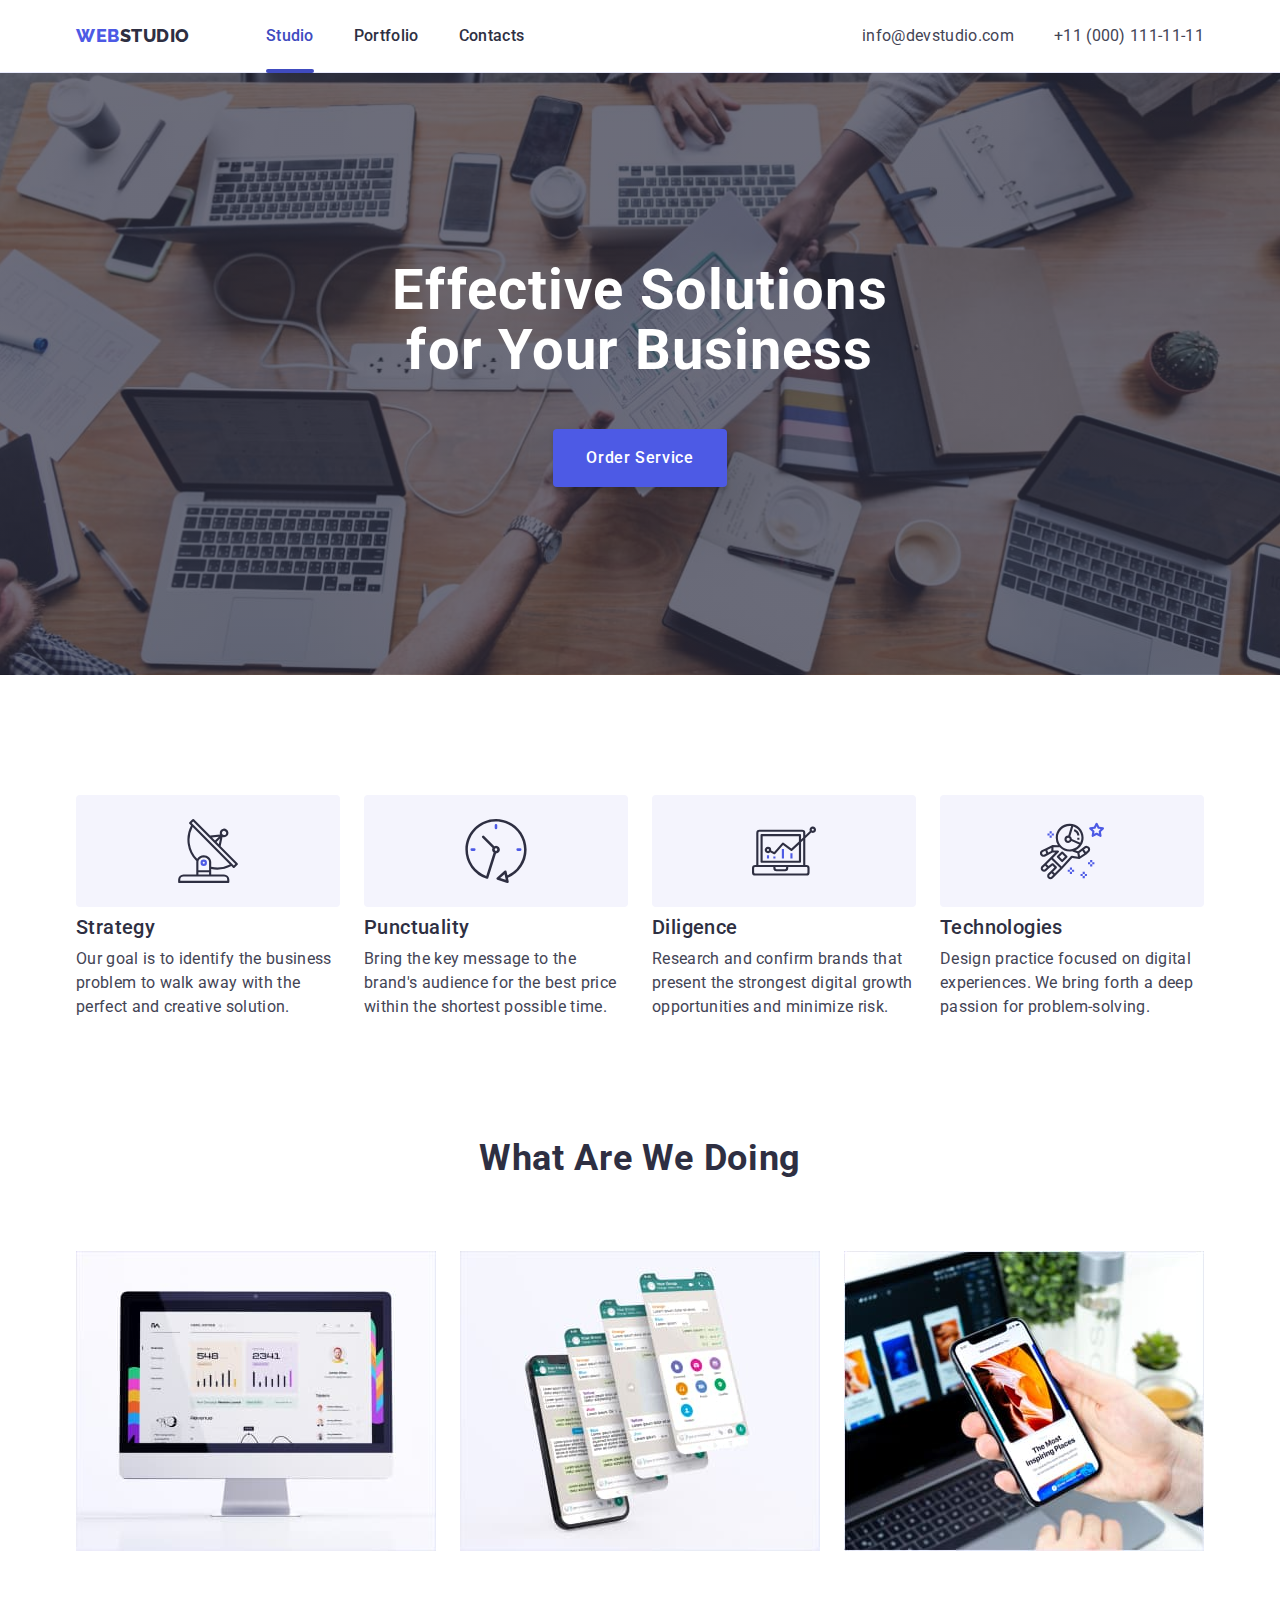
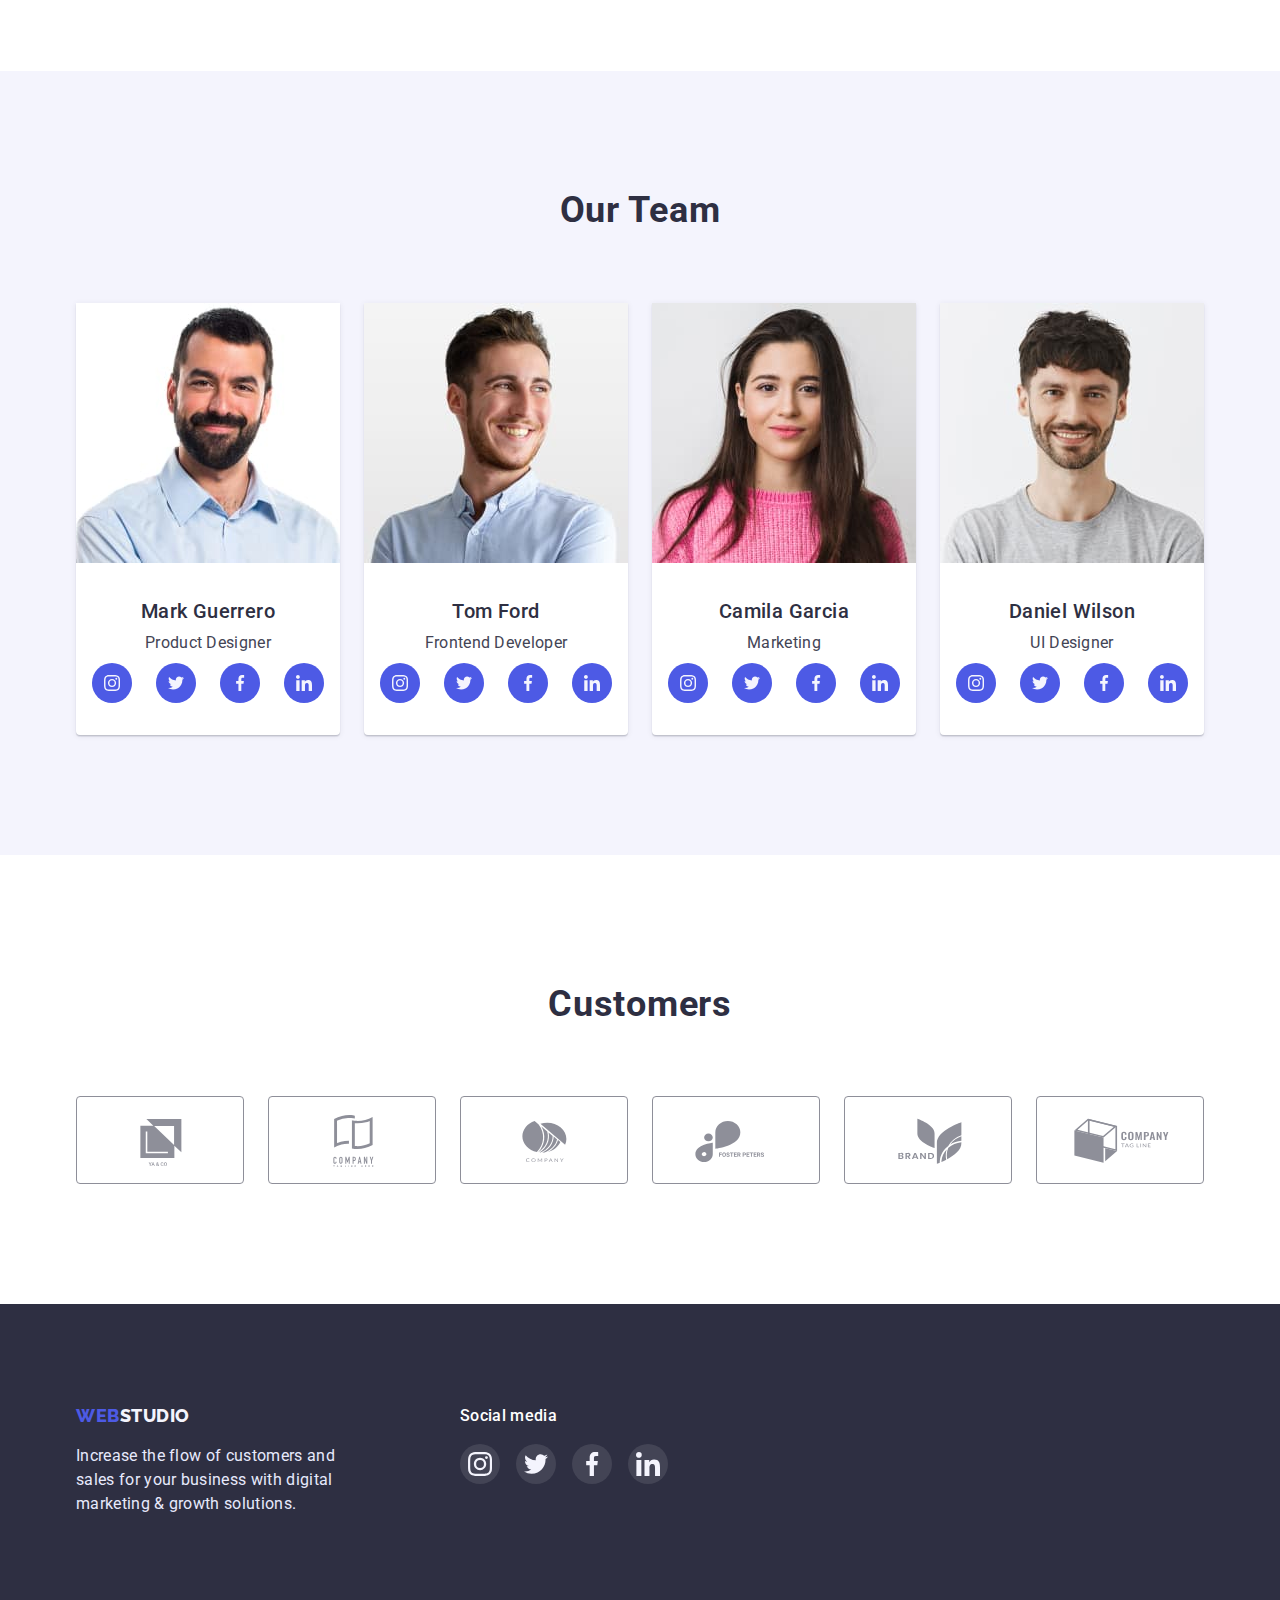
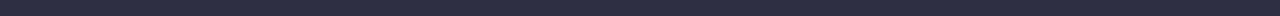
==== index.html @ 778add72 "1.6.01" ====
<!DOCTYPE html>
<html lang="en">
  <head>
    <meta charset="UTF-8" />
    <meta http-equiv="X-UA-Compatible" content="IE=edge" />
    <meta name="viewport" content="width=device-width, initial-scale=1.0" />
    <title>Document</title>
    <link
      href="https://fonts.googleapis.com/css2?family=Raleway:wght@800&family=Roboto:wght@400;500;700;900&display=swap"
      rel="stylesheet"
    />
    <link
      rel="stylesheet"
      href="https://cdnjs.cloudflare.com/ajax/libs/modern-normalize/1.1.0/modern-normalize.min.css"
      integrity="sha512-wpPYUAdjBVSE4KJnH1VR1HeZfpl1ub8YT/NKx4PuQ5NmX2tKuGu6U/JRp5y+Y8XG2tV+wKQpNHVUX03MfMFn9Q=="
      crossorigin="anonymous"
      referrerpolicy="no-referrer"
    />
    <link rel="stylesheet" href="./css/style.css" />
  </head>
  <body>
    <header class="page-header">
      <div class="container container-header">
        <nav class="nav-header">
          <a href="./index.html" class="logo-ws"
            >Web<span class="logo-ws-dark">Studio</span></a
          >
          <ul class="list-nav list">
            <li class="item">
              <a class="nav-link link active-link" href="">Studio</a>
            </li>
            <li class="item">
              <a class="nav-link link" href="./portfolio.html">Portfolio</a>
            </li>
            <li class="item">
              <a class="nav-link link" href="">Contacts</a>
            </li>
          </ul>
        </nav>
        <address class="page-address">
          <ul class="list-address list">
            <li class="item">
              <a href="mailto:info@devstudio.com" class="link-address link"
                >info@devstudio.com</a
              >
            </li>
            <li class="item">
              <a href="tel:+11(000)1111111" class="link-address link"
                >+11 (000) 111-11-11</a
              >
            </li>
          </ul>
        </address>
      </div>
    </header>
    <main>
      <section class="section hero">
        <div class="container container-hero">
          <h1 class="hero-title">Effective Solutions for Your Business</h1>
          <button type="button" class="btn-hero" data-modal-open>
            Order Service
          </button>
        </div>
      </section>
      <section class="section section-second">
        <div class="container text-container">
          <h2 class="section-title visually-hidden">Advantages</h2>
          <ul class="list-second-section list">
            <li class="list-item">
              <div class="cont-avantages">
                <svg class="icon-avantages">
                  <use href="./images/icons.svg#icon-antenna"></use>
                </svg>
              </div>
              <h3 class="title-second-section">Strategy</h3>
              <p class="text-second-section">
                Our goal is to identify the business problem to walk away with
                the perfect and creative solution.
              </p>
            </li>
            <li class="list-item">
              <div class="cont-avantages">
                <svg class="icon-avantages">
                  <use href="./images/icons.svg#icon-clock"></use>
                </svg>
              </div>
              <h3 class="title-second-section">Punctuality</h3>
              <p class="text-second-section">
                Bring the key message to the brand's audience for the best price
                within the shortest possible time.
              </p>
            </li>
            <li class="list-item">
              <div class="cont-avantages">
                <svg class="icon-avantages">
                  <use href="./images/icons.svg#icon-diagram"></use>
                </svg>
              </div>
              <h3 class="title-second-section">Diligence</h3>
              <p class="text-second-section">
                Research and confirm brands that present the strongest digital
                growth opportunities and minimize risk.
              </p>
            </li>
            <li class="list-item">
              <div class="cont-avantages">
                <svg class="icon-avantages">
                  <use href="./images/icons.svg#icon-astronaut"></use>
                </svg>
              </div>
              <h3 class="title-second-section">Technologies</h3>
              <p class="text-second-section">
                Design practice focused on digital experiences. We bring forth a
                deep passion for problem-solving.
              </p>
            </li>
          </ul>
        </div>
      </section>
      <section class="section third-section">
        <div class="container">
          <h2 class="title-third-section">What are we doing</h2>
          <ul class="list-third-section list">
            <li class="item-third-sec">
              <img
                src="./images/monitor.jpg"
                alt="mac"
                class="img-third-section"
                width="360"
                height="300"
              />
            </li>
            <li class="item-third-sec">
              <img
                src="./images/phones.jpg"
                alt="phones"
                class="img-third-section"
                width="360"
                height="300"
              />
            </li>
            <li class="item-third-sec">
              <img
                src="./images/news.jpg"
                alt="news"
                class="img-third-section"
                width="360"
                height="300"
              />
            </li>
          </ul>
        </div>
      </section>
      <section class="section fourth-section">
        <div class="container">
          <h2 class="title-fourth-section">Our Team</h2>
          <ul class="list-fourth-section list">
            <li class="card">
              <img
                class="pic-card"
                src="./images/markguerrero.jpg"
                alt="Mark Product Designer"
                width="264"
                height="260"
              />
              <h3 class="title-card">Mark Guerrero</h3>
              <p class="text-fourth-section">Product Designer</p>
              <ul class="list-networks">
                <li>
                  <a href="#" class="link-network">
                    <svg class="network">
                      <use href="./images/icons.svg#icon-instagram"></use>
                    </svg>
                  </a>
                </li>
                <li>
                  <a href="#" class="link-network">
                    <svg class="network">
                      <use href="./images/icons.svg#icon-twitter"></use>
                    </svg>
                  </a>
                </li>
                <li>
                  <a href="#" class="link-network">
                    <svg class="network">
                      <use href="./images/icons.svg#icon-facebook"></use>
                    </svg>
                  </a>
                </li>
                <li>
                  <a href="#" class="link-network">
                    <svg class="network">
                      <use href="./images/icons.svg#icon-linkedin"></use>
                    </svg>
                  </a>
                </li>
              </ul>
            </li>
            <li class="card">
              <img
                class="pic-card"
                src="./images/tomford.jpg"
                alt="Tom Frontend Dev"
                width="264"
                height="260"
              />
              <h3 class="title-card">Tom Ford</h3>
              <p class="text-fourth-section">Frontend Developer</p>
              <ul class="list-networks">
                <li>
                  <a href="#" class="link-network">
                    <svg class="network">
                      <use href="./images/icons.svg#icon-instagram"></use>
                    </svg>
                  </a>
                </li>
                <li>
                  <a href="#" class="link-network">
                    <svg class="network">
                      <use href="./images/icons.svg#icon-twitter"></use>
                    </svg>
                  </a>
                </li>
                <li>
                  <a href="#" class="link-network">
                    <svg class="network">
                      <use href="./images/icons.svg#icon-facebook"></use>
                    </svg>
                  </a>
                </li>
                <li>
                  <a href="#" class="link-network">
                    <svg class="network">
                      <use href="./images/icons.svg#icon-linkedin"></use>
                    </svg>
                  </a>
                </li>
              </ul>
            </li>
            <li class="card">
              <img
                class="pic-card"
                src="./images/camilagarcia.jpg"
                alt="Camila Marketing"
                width="264"
                height="260"
              />
              <h3 class="title-card">Camila Garcia</h3>
              <p class="text-fourth-section">Marketing</p>
              <ul class="list-networks">
                <li>
                  <a href="#" class="link-network">
                    <svg class="network">
                      <use href="./images/icons.svg#icon-instagram"></use>
                    </svg>
                  </a>
                </li>
                <li>
                  <a href="#" class="link-network">
                    <svg class="network">
                      <use href="./images/icons.svg#icon-twitter"></use>
                    </svg>
                  </a>
                </li>
                <li>
                  <a href="#" class="link-network">
                    <svg class="network">
                      <use href="./images/icons.svg#icon-facebook"></use>
                    </svg>
                  </a>
                </li>
                <li>
                  <a href="#" class="link-network">
                    <svg class="network">
                      <use href="./images/icons.svg#icon-linkedin"></use>
                    </svg>
                  </a>
                </li>
              </ul>
            </li>
            <li class="card">
              <img
                class="pic-card"
                src="./images/danielwilson.jpg"
                alt="Daniel UI"
                width="264"
                height="260"
              />
              <h3 class="title-card">Daniel Wilson</h3>
              <p class="text-fourth-section">UI Designer</p>
              <ul class="list-networks">
                <li>
                  <a href="#" class="link-network">
                    <svg class="network">
                      <use href="./images/icons.svg#icon-instagram"></use>
                    </svg>
                  </a>
                </li>
                <li>
                  <a href="#" class="link-network">
                    <svg class="network">
                      <use href="./images/icons.svg#icon-twitter"></use>
                    </svg>
                  </a>
                </li>
                <li>
                  <a href="#" class="link-network">
                    <svg class="network">
                      <use href="./images/icons.svg#icon-facebook"></use>
                    </svg>
                  </a>
                </li>
                <li>
                  <a href="#" class="link-network">
                    <svg class="network">
                      <use href="./images/icons.svg#icon-linkedin"></use>
                    </svg>
                  </a>
                </li>
              </ul>
            </li>
          </ul>
        </div>
      </section>
      <section class="section fifth-section">
        <div class="container customers">
          <h2 class="title-cumtomers-section">Customers</h2>
          <ul class="list-customers">
            <li>
              <a href="#" class="link-customers">
                <svg class="item-customers">
                  <use href="./images/icons.svg#icon-company1"></use>
                </svg>
              </a>
            </li>
            <li>
              <a href="#" class="link-customers">
                <svg class="item-customers">
                  <use href="./images/icons.svg#icon-company2"></use>
                </svg>
              </a>
            </li>
            <li>
              <a href="#" class="link-customers">
                <svg class="item-customers">
                  <use href="./images/icons.svg#icon-company3"></use>
                </svg>
              </a>
            </li>
            <li>
              <a href="#" class="link-customers">
                <svg class="item-customers">
                  <use href="./images/icons.svg#icon-company4"></use>
                </svg>
              </a>
            </li>
            <li>
              <a href="#" class="link-customers">
                <svg class="item-customers">
                  <use href="./images/icons.svg#icon-company5"></use>
                </svg>
              </a>
            </li>
            <li>
              <a href="#" class="link-customers">
                <svg class="item-customers">
                  <use href="./images/icons.svg#icon-company6"></use>
                </svg>
              </a>
            </li>
          </ul>
        </div>
      </section>
    </main>
    <footer class="page-footer">
      <div class="container footer-container">
        <div class="footer-summary">
          <a href="./index.html" class="logo-ws footer-logo"
            >Web<span class="logo-ws-light">Studio</span></a
          >
          <p class="ft-p">
            Increase the flow of customers and sales for your business with
            digital marketing & growth solutions.
          </p>
        </div>
        <div class="social-block">
          <p class="social-title">Social media</p>
          <ul class="social-list">
            <li>
              <a href="#" class="social-link">
                <svg class="social-item">
                  <use href="./images/icons.svg#icon-instagram"></use>
                </svg>
              </a>
            </li>
            <li>
              <a href="#" class="social-link">
                <svg class="social-item">
                  <use href="./images/icons.svg#icon-twitter"></use>
                </svg>
              </a>
            </li>
            <li>
              <a href="#" class="social-link">
                <svg class="social-item">
                  <use href="./images/icons.svg#icon-facebook"></use>
                </svg>
              </a>
            </li>
            <li>
              <a href="#" class="social-link">
                <svg class="social-item">
                  <use href="./images/icons.svg#icon-linkedin"></use>
                </svg>
              </a>
            </li>
          </ul>
        </div>
      </div>
    </footer>
    <div class="backdrop is-hidden" data-modal>
      <div class="modal">
        <div>
          <button class="modal-button" type="button" data-modal-close>
            <svg class="modal-close">
              <use href="./images/icons.svg#icon-close"></use>
            </svg>
          </button>
        </div>
      </div>
    </div>
    <script src="./js/modal.js"></script>
  </body>
</html>
---- css/style.css ----
html {
  box-sizing: border-box;
}
*,
*::before,
*::after {
  box-sizing: inherit;
}

:root {
  --color-primary: #4d5ae5;
  --color-secondary: #404bbf;
  --dark: #2e2f42;
  --color-text: #434455;
  --color-subtitle-text: #8e8f99;
  --accent: #e7e9fc;
  --light: #f4f4fd;
  --white: #ffffff;
  --color-hover-footer: #31d0aa;
  --time-transition: cubic-bezier(0.4, 0, 0.2, 1);
  --outline: 1px solid tomato;
}

body {
  background-color: var(--white);
  font-family: Roboto, sans-serif;
  font-size: 16px;
  color: var(--dark);
  margin: 0;
}

.visually-hidden {
  position: absolute;
  white-space: nowrap;
  width: 1px;
  height: 1px;
  overflow: hidden;
  border: 0;
  padding: 0;
  clip: rect(0 0 0 0);
  clip-path: inset(50%);
  margin: -1px;
}

.container {
  width: 1158px;
  margin: 0 auto;
  padding: 0 15px;
}
p,
h1,
h2,
h3,
h4,
h5,
h6 {
  margin-top: 0;
  margin-bottom: 0;
}

ul {
  margin-top: 0;
  margin-bottom: 0;
  padding: 0;
  list-style-type: none;
}

/* header */

.page-header {
  border-bottom: 1px solid var(--accent);
  box-shadow: 0px 2px 1px rgba(46, 47, 66, 0.08),
    0px 1px 1px rgba(46, 47, 66, 0.16), 0px 1px 6px rgba(46, 47, 66, 0.08);
}

.container-header {
  display: flex;
}

.nav-header {
  display: flex;
  align-items: center;
}

.logo-ws {
  color: var(--color-primary);
  font-family: "Raleway", sans-serif;
  font-style: normal;
  font-weight: 800;
  font-size: 18px;
  line-height: 1.33;
  text-decoration: none;
  letter-spacing: 0.03em;
  text-transform: uppercase;
}

.logo-ws-dark {
  color: var(--dark);
}

.logo-ws-light {
  color: var(--light);
}

.nav-link {
  position: relative;
  display: block;
  padding-top: 24px;
  padding-bottom: 24px;
  text-decoration: none;
  color: var(--dark);
  font-size: 16px;
  font-weight: 500;
  line-height: 1.5;
  letter-spacing: 0.02em;
  transition: color 250ms var(--time-transition);
}

.active-link {
  color: var(--color-secondary);
}

.nav-link.active-link::after {
  position: absolute;
  content: "";
  bottom: -1px;
  left: 0;
  width: 100%;
  height: 4px;
  background-color: var(--color-secondary);
  border-radius: 2px;
  transform: scaleX(1);
  transition: transform 250ms var(--time-transition);
}

.active-link:hover::after {
  transform: scaleX(0.5);
}

.item {
  margin-right: 40px;
}

.page-address {
  display: flex;
  margin-left: auto;
}

.list-address {
  display: flex;
}

.link-address {
  display: block;
  padding-top: 24px;
  padding-bottom: 24px;
  color: var(--color-text);
  font-style: normal;
  line-height: 1.5;
  text-decoration: none;
  letter-spacing: 0.02em;
  transition: color 250ms var(--time-transition);
}

.list-nav {
  margin-left: 76px;
  display: flex;
}

.item:last-child {
  margin-right: 0;
}

.link:hover,
.link:focus {
  text-decoration: none;
  color: var(--color-secondary);
}

/* footer */

.page-footer {
  padding-top: 100px;
  padding-bottom: 100px;
  background-color: var(--dark);
}

.footer-container {
  display: flex;
}

.footer-summary {
  width: 264px;
}

.footer-logo {
  padding: 0;
  display: block;
  margin-bottom: 16px;
}

.ft-p {
  color: var(--accent);
  line-height: 1.5;
  letter-spacing: 0.02em;
}

.social-block {
  margin-left: 120px;
}

.social-title {
  color: var(--white);
  font-weight: 500;
  line-height: 1.5;
  letter-spacing: 0.02em;
  margin-bottom: 16px;
}

.social-list {
  display: flex;
}

.social-list li:not(:last-child) {
  margin-right: 16px;
}

.social-link {
  display: flex;
  justify-content: center;
  align-items: center;
  width: 40px;
  height: 40px;
  border-radius: 50%;
  background-color: rgba(255, 255, 255, 0.1);
  transition: background-color 250ms var(--time-transition);
}

.social-link:hover,
.social-link:focus {
  background-color: var(--color-hover-footer);
}

.social-item {
  width: 24px;
  height: 24px;
}

/* Hero section */

.hero {
  max-width: 1440px;
  background-image: linear-gradient(
      rgba(46, 47, 66, 0.7),
      rgba(46, 47, 66, 0.7)
    ),
    url(../images/people-office.jpg);
  margin: 0 auto;
  background-color: var(--dark);
  background-position: center;
  background-size: cover;
}

.container-hero {
  padding-top: 188px;
  padding-bottom: 188px;
  text-align: center;
}

.hero-title {
  color: var(--white);
  font-size: 56px;
  font-weight: 700;
  line-height: 1.07;
  letter-spacing: 0.02em;
  max-width: 496px;
  margin: 0 auto 48px;
}

.btn-hero {
  font-family: inherit;
  color: var(--white);
  font-weight: 500;
  font-size: 16px;
  line-height: 1.5;
  letter-spacing: 0.04em;
  background: var(--color-primary);
  box-shadow: 0px 4px 4px rgba(0, 0, 0, 0.15);
  border-radius: 4px;
  cursor: pointer;
  padding: 16px 32px;
  min-width: 169px;
  border: 1px solid transparent;
  transition: background-color 250ms var(--time-transition);
}

.btn-hero:hover,
.btn-hero:focus {
  background-color: var(--color-secondary);
}

/* section-second */

.section-second {
  padding-top: 120px;
  padding-bottom: 120px;
}

.list-second-section {
  display: flex;
  flex-wrap: wrap;
}

.list-item {
  width: calc((100% - 3 * 24px) / 4);
}

.list-item:not(:last-child) {
  margin-right: 24px;
}

.cont-avantages {
  display: flex;
  justify-content: center;
  align-items: center;
  height: 112px;
  margin-bottom: 8px;
  background-color: var(--light);
  border-radius: 4px;
}

.icon-avantages {
  width: 64px;
  height: 64px;
}

.title-second-section {
  margin-bottom: 8px;
  font-weight: 500;
  font-size: 20px;
  line-height: 1.2;
  letter-spacing: 0.02em;
}

.text-second-section {
  color: var(--color-text);
  line-height: 1.5;
  letter-spacing: 0.02em;
}

/* third-section */

.third-section {
  padding-bottom: 120px;
}

.title-third-section {
  margin-bottom: 72px;
  font-weight: 700;
  font-size: 36px;
  line-height: 1.11;
  text-transform: capitalize;
  letter-spacing: 0.02em;
  text-align: center;
}

.list-third-section {
  display: flex;
}

.item-third-sec:not(:last-child) {
  margin-right: 24px;
}

.img-third-section {
  display: block;
  max-width: 100%;
  height: auto;
}

/* fourth-section */

.fourth-section {
  background-color: var(--light);
  padding-top: 120px;
  padding-bottom: 120px;
}

.title-fourth-section {
  margin-bottom: 72px;
  font-weight: 700;
  font-size: 36px;
  line-height: 1.11;
  letter-spacing: 0.02em;
  text-transform: capitalize;
  text-align: center;
}

.list-fourth-section {
  display: flex;
}

.card {
  padding-bottom: 32px;
  text-align: center;
  background: var(--white);
  box-shadow: 0px 1px 6px rgba(46, 47, 66, 0.08),
    0px 1px 1px rgba(46, 47, 66, 0.16), 0px 2px 1px rgba(46, 47, 66, 0.08);
  border-radius: 0px 0px 4px 4px;
}

.list-fourth-section .card:not(:last-child) {
  margin-right: 24px;
}

.pic-card {
  margin-bottom: 32px;
}

.title-card {
  margin-bottom: 8px;
  font-size: 20px;
  font-weight: 500;
  line-height: 1.2;
  letter-spacing: 0.02em;
}

.text-fourth-section {
  margin-bottom: 8px;
  color: var(--color-text);
  line-height: 1.5;
  letter-spacing: 0.02em;
}

.list-networks {
  display: flex;
  justify-content: center;
}

.list-networks li:not(:last-child) {
  margin-right: 24px;
}

.link-network {
  display: flex;
  justify-content: center;
  align-items: center;
  width: 40px;
  height: 40px;
  border-radius: 50%;
  background-color: var(--color-primary);
  transition: background-color 250ms var(--time-transition);
}

.link-network:hover,
.link-network:focus {
  background-color: var(--color-secondary);
}

.network {
  width: 16px;
  height: 16px;
}

/* fifth-customers section  */

.fifth-section {
  padding-top: 130px;
  padding-bottom: 120px;
}

.customers {
  text-align: center;
}

.title-cumtomers-section {
  display: block;
  text-align: center;
  margin-bottom: 72px;
  font-size: 36px;
  letter-spacing: 0.02em;
  line-height: 1.1;
}

.list-customers {
  display: flex;
  gap: 24px;
}

.link-customers {
  display: flex;
  justify-content: center;
  align-items: center;
  width: 168px;
  height: 88px;
  color: var(--color-subtitle-text);
  border: 1px solid #8e8f99;
  border-radius: 4px;
  transition: color 250ms var(--time-transition),
    border-color 250ms var(--time-transition);
}

.link-customers:hover,
.link-customers:focus {
  color: var(--color-secondary);
  border-color: var(--color-secondary);
}

.item-customers {
  display: block;
  width: 104px;
  height: 56px;
  fill: currentColor;
}

/* portfolio */

.portfolio-section {
  padding-top: 96px;
  padding-bottom: 120px;
}

.filter-btns {
  display: flex;
  justify-content: center;
  margin-bottom: 72px;
}

.filter-item:not(:last-child) {
  margin-right: 24px;
}

.filter-btn {
  font-family: inherit;
  font-size: 16px;
  font-weight: 500;
  line-height: 1.5;
  letter-spacing: 0.04em;
  color: var(--color-primary);
  background: var(--light);
  border: 1px solid var(--accent);
  border-radius: 4px;
  cursor: pointer;
  padding: 12px 24px;
  text-align: center;
  transition: color 250ms var(--time-transition),
    box-shadow 250ms var(--time-transition),
    background-color 250ms var(--time-transition),
    border-color 250ms var(--time-transition);
}

.filter-btn:hover,
.filter-btn:focus {
  color: var(--white);
  background-color: var(--color-secondary);
  box-shadow: 0px 3px 1px rgba(0, 0, 0, 0.1), 0px 2px 1px rgba(0, 0, 0, 0.08),
    0px 2px 2px rgba(0, 0, 0, 0.12);
  border-color: transparent;
}

.list-portfolio {
  display: flex;
  justify-content: center;
  flex-wrap: wrap;
}

.card-portfolio {
  flex-basis: calc((100% - 2 * 24px) / 3);
  max-width: 360px;
  margin-right: 24px;
  margin-bottom: 48px;
}

.card-portfolio:nth-child(3n) {
  margin-right: 0;
}

.card-portfolio:nth-last-child(-n + 3) {
  margin-bottom: 0px;
}

.card-content {
  padding: 32px 16px;
  border-left: 1px solid var(--accent);
  border-right: 1px solid var(--accent);
  border-bottom: 1px solid var(--accent);
}

.img-portfolio {
  display: block;
  max-width: 100%;
  height: auto;
}

.link-card-portfolio {
  display: block;
  text-decoration: none;
  line-height: 1.5;
  letter-spacing: 0.02em;
  transition: box-shadow 250ms var(--time-transition);
}

.link-card-portfolio:hover,
.link-card-portfolio:focus {
  transform: translateY(0);
  box-shadow: 0px 1px 6px rgba(46, 47, 66, 0.08),
    0px 1px 1px rgba(46, 47, 66, 0.16), 0px 2px 1px rgba(46, 47, 66, 0.08);
}

.title-link-card {
  font-size: 20px;
  font-weight: 500;
  color: var(--dark);
  line-height: 1.2;
  letter-spacing: 0.02em;
  margin-bottom: 8px;
}

.text-link-card {
  color: var(--color-text);
  line-height: 1.5;
  letter-spacing: 0.02em;
}

.overlay-card {
  position: relative;
  overflow: hidden;
}

.overlay {
  position: absolute;
  top: 0;
  left: 0;
  width: 100%;
  height: 100%;
  opacity: 0;
  background-color: var(--color-primary);
  color: var(--light);
  padding: 40px 32px;
  letter-spacing: 0.02em;
  transform: translateY(100%);
  transition: transform 250ms var(--time-transition),
    opacity 250ms var(--time-transition);
}

.link-card-portfolio:hover .overlay-card .overlay,
.link-card-portfolio:focus .overlay-card .overlay {
  transform: translateY(0);
  opacity: 1;
}

/* Modal */

.backdrop {
  position: fixed;
  top: 0;
  left: 0;
  display: flex;
  justify-content: center;
  align-items: center;
  width: 100%;
  height: 100%;
  background-color: rgba(46, 47, 66, 0.4);
  transition: opacity 250ms var(--time-transition),
    visibility 250ms var(--time-transition);
}

.backdrop.is-hidden {
  opacity: 0;
  visibility: hidden;
  pointer-events: none;
}

.modal {
  position: relative;
  overflow: auto;
  width: 100%;
  height: 100%;
  max-width: 408px;
  max-height: 576px;
  background-color: var(--white);
  transform: scale(1);
  transition: transform 250ms var(--time-transition);
}

.backdrop.is-hidden .modal {
  transform: scale(0);
}

.modal-button {
  position: absolute;
  width: 24px;
  height: 24px;
  top: 24px;
  right: 24px;
  display: flex;
  justify-content: center;
  align-items: center;
  border: 1px solid rgba(0, 0, 0, 0.1);
  border-radius: 50%;
  background-color: var(--accent);
  cursor: pointer;
  transition: background-color 250ms var(--time-transition),
    border 250ms var(--time-transition), color 250ms var(--time-transition);
}

.modal-close {
  width: 8px;
  height: 8px;
  fill: currentColor;
}

.modal-button:hover,
.modal-button:focus {
  color: var(--white);
  background-color: var(--color-secondary);
  border: transparent;
}
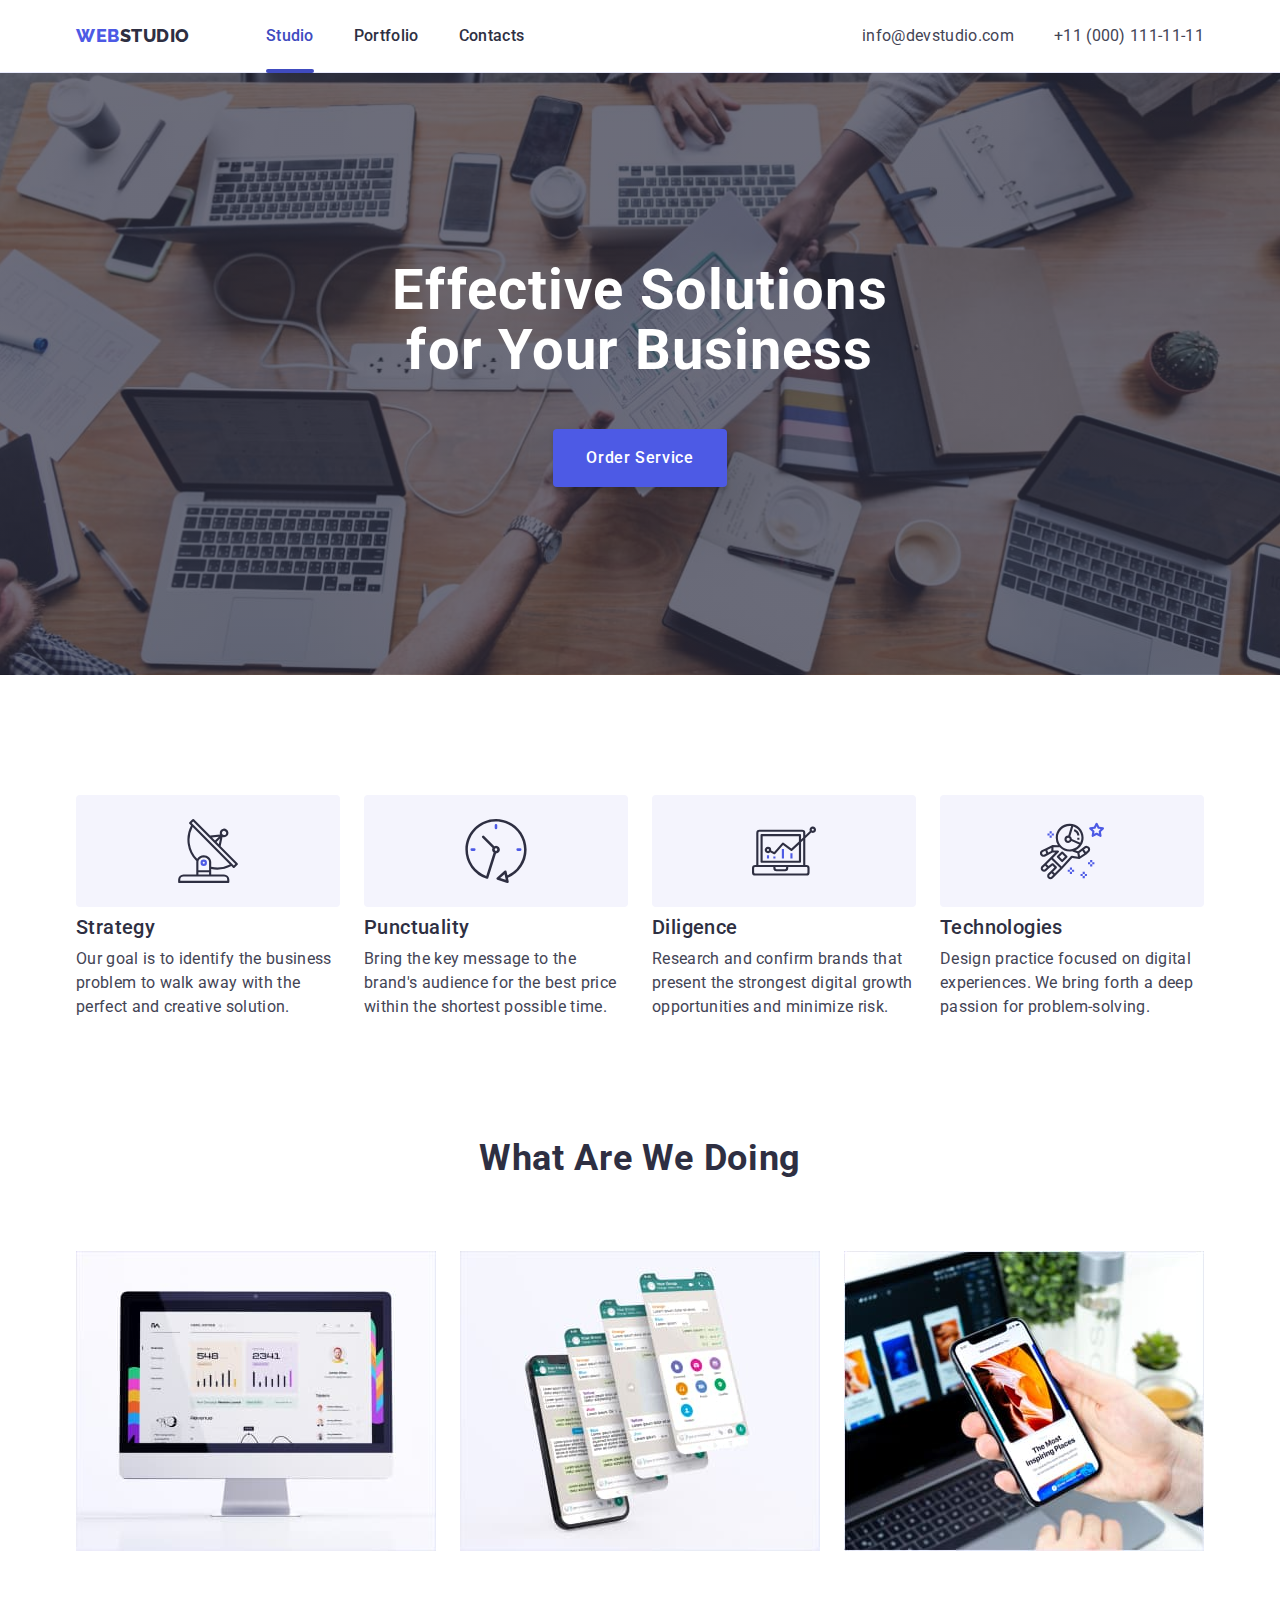
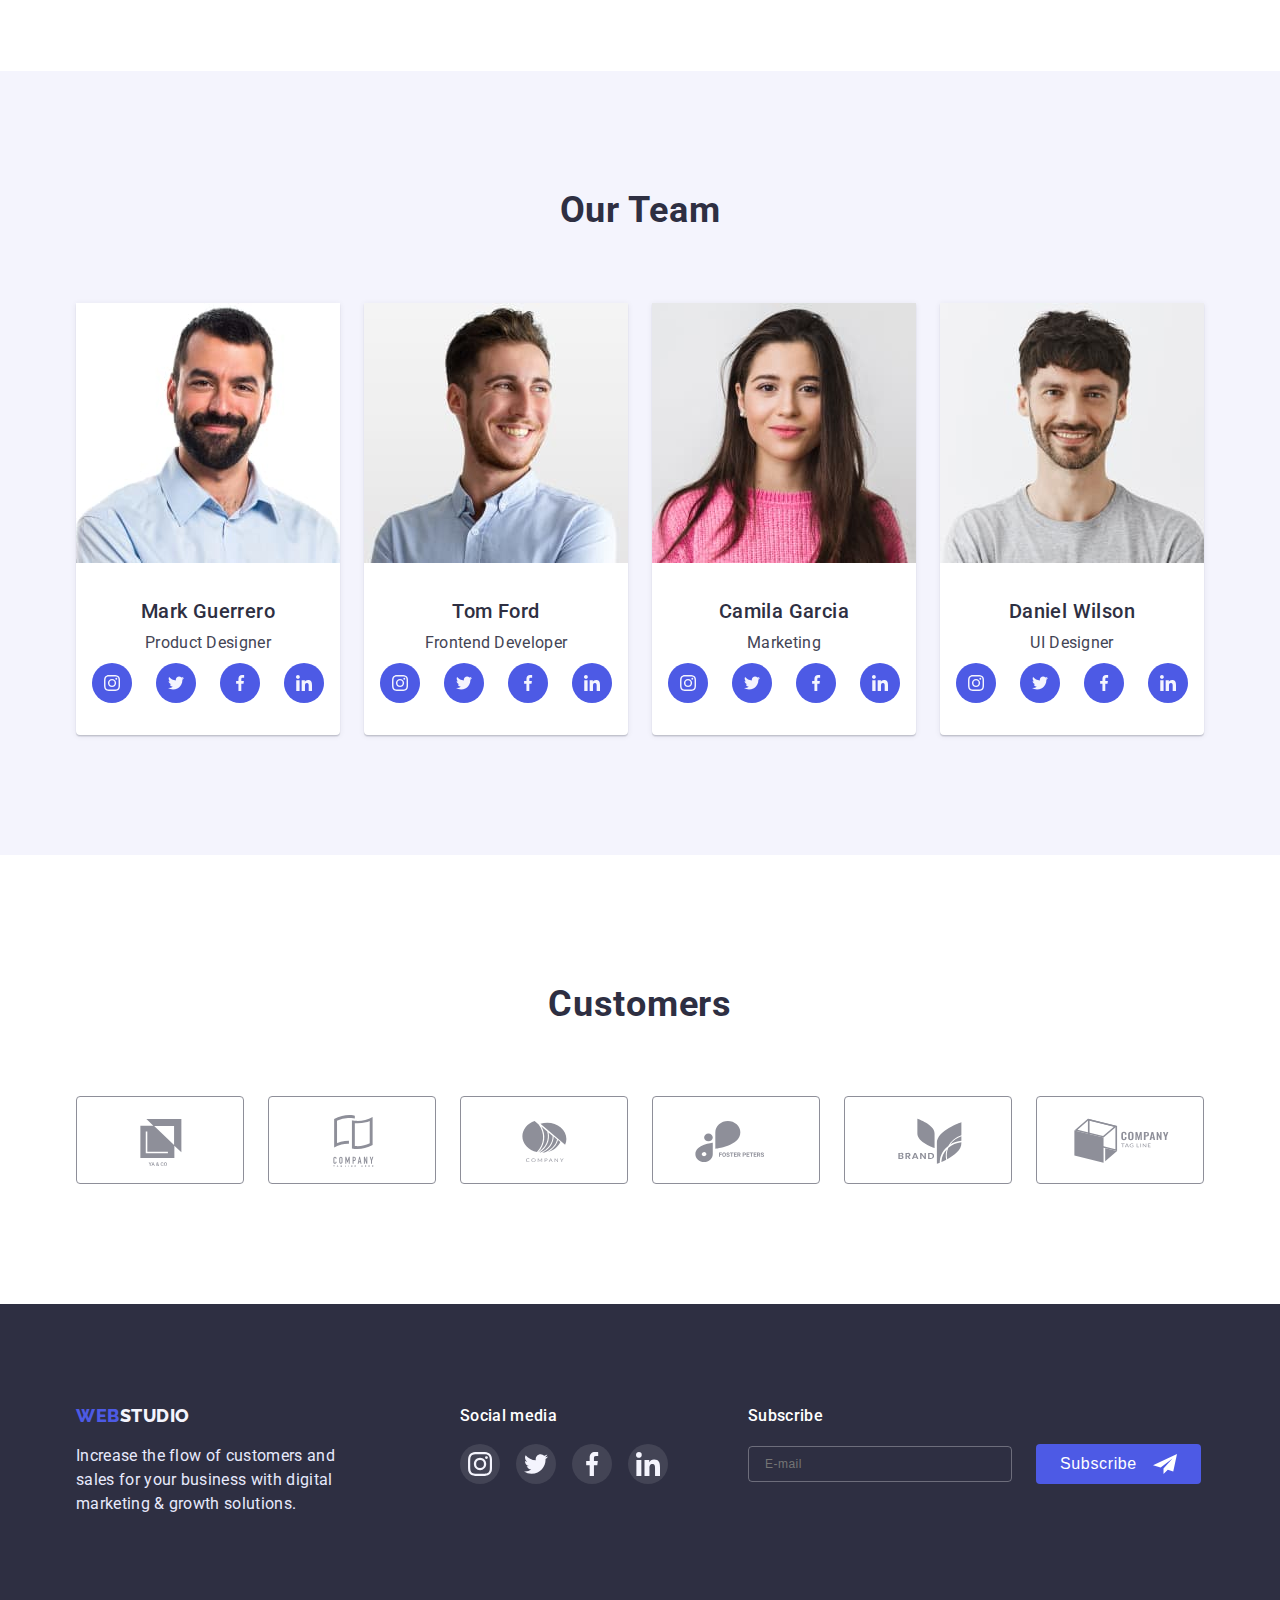
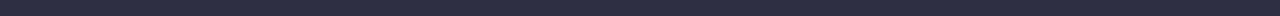
==== commit 4864ae42: "1.6.03" ====
--- a/index.html
+++ b/index.html
@@ -416,17 +416,89 @@
             </li>
           </ul>
         </div>
+        <div class="subscribe">
+          <form action="#" class="footer-form">
+            <h3 class="footer-form-title">Subscribe</h3>
+            <div class="subscribe-form">
+              <input
+                type="email"
+                name="mail"
+                class="input-footer"
+                placeholder="E-mail"
+                required
+              />
+              <button class="footer-btn">
+                Subscribe
+                <svg class="subscribe-icon">
+                  <use href="./images/icons.svg#icon-frame"></use>
+                </svg>
+              </button>
+            </div>
+          </form>
+        </div>
       </div>
     </footer>
     <div class="backdrop is-hidden" data-modal>
       <div class="modal">
-        <div>
-          <button class="modal-button" type="button" data-modal-close>
-            <svg class="modal-close">
-              <use href="./images/icons.svg#icon-close"></use>
+        <button class="modal-button" type="button" data-modal-close>
+          <svg class="modal-close">
+            <use href="./images/icons.svg#icon-close"></use>
+          </svg>
+        </button>
+        <form action="#" class="modal-form" autocomplete="off">
+          <p class="text-form">Leave your contacts and we will call you back</p>
+          <label class="modal-label"
+            >Name<input
+              type="text"
+              name="name"
+              class="input-form"
+              required
+            /><svg class="input-icon">
+              <use href="./images/icons.svg#icon-person"></use>
             </svg>
-          </button>
-        </div>
+          </label>
+          <label class="modal-label"
+            >Phone<input
+              type="tel"
+              name="phone"
+              class="input-form"
+              pattern="^\+[0-9]{12}"
+              required
+            />
+            <svg class="input-icon">
+              <use href="./images/icons.svg#icon-phone"></use>
+            </svg>
+          </label>
+          <label class="modal-label"
+            >Email<input
+              type="email"
+              name="mail"
+              class="input-form"
+              required
+            /><svg class="input-icon">
+              <use href="./images/icons.svg#icon-email"></use>
+            </svg>
+          </label>
+          <label class="modal-label textarea-input"
+            >Comment
+            <textarea
+              name="comment"
+              class="input-form textarea"
+              placeholder="Text input"
+              rows="7"
+              required
+            ></textarea>
+          </label>
+          <label class="modal-checkbox"
+            ><input type="checkbox" name="checkbox" class="checkbox" />
+            <!-- <svg class="checkbox-icon"></svg> -->
+            I accept the terms and conditions of the
+            <a href="#" class="link-modal-form">Privacy Policy</a>
+          </label>
+          <div class="modal-form-btn">
+            <button type="submit" class="form-btn">Send</button>
+          </div>
+        </form>
       </div>
     </div>
     <script src="./js/modal.js"></script>
--- a/css/style.css
+++ b/css/style.css
@@ -245,6 +245,73 @@
   width: 24px;
   height: 24px;
 }
+.subscribe {
+  margin-left: 80px;
+}
+
+.footer-form-title {
+  color: var(--white);
+  font-size: 16px;
+  font-weight: 500;
+  line-height: 1.5;
+  letter-spacing: 0.02em;
+  margin-bottom: 16px;
+}
+
+.subscribe-form {
+  display: flex;
+  align-items: center;
+  gap: 24px;
+}
+
+.input-footer {
+  width: 264px;
+  background-color: transparent;
+  color: rgba(255, 255, 255, 0.6);
+  font-size: 12px;
+  line-height: 1.5;
+  letter-spacing: 0.04em;
+  padding-top: 8px;
+  padding-bottom: 8px;
+  padding-left: 16px;
+  border: 1px solid rgba(255, 255, 255, 0.3);
+  border-radius: 4px;
+}
+
+.input-footer:focus {
+  outline: ;
+}
+
+.footer-btn {
+  display: flex;
+  justify-content: center;
+  align-items: center;
+  padding: 8px 24px;
+  gap: 16px;
+  cursor: pointer;
+  color: var(--white);
+  font-weight: 500;
+  font-size: 16px;
+  line-height: 1.5;
+  letter-spacing: 0.04em;
+  background-color: var(--color-primary);
+  border: transparent;
+  border-radius: 4px;
+  transition: background-color 250ms var(--time-transition),
+    transform 250ms var(--time-transition);
+}
+
+.footer-btn:hover,
+.footer-btn:focus {
+  background-color: var(--color-secondary);
+  transform: translateY(1px);
+}
+
+.subscribe-icon {
+  width: 24px;
+  height: 24px;
+  fill: var(--white);
+}
 
 /* Hero section */
 
@@ -681,6 +748,7 @@
   background-color: var(--white);
   transform: scale(1);
   transition: transform 250ms var(--time-transition);
+  padding: 72px 24px 24px 24px;
 }
 
 .backdrop.is-hidden .modal {
@@ -716,3 +784,115 @@
   background-color: var(--color-secondary);
   border: transparent;
 }
+
+.text-form {
+  margin-bottom: 16px;
+  text-align: center;
+  font-weight: 500;
+  line-height: 1.5;
+  letter-spacing: 0.02em;
+}
+
+.modal-label {
+  position: relative;
+  display: flex;
+  flex-direction: column;
+  gap: 4px;
+  max-width: 360px;
+  color: var(--color-subtitle-text);
+  letter-spacing: 0.04em;
+  font-size: 12px;
+  line-height: 1.16;
+  margin-bottom: 8px;
+  height: 58px;
+}
+
+.input-form {
+  border: 1px solid rgba(33, 33, 33, 0.2);
+  border-radius: 4px;
+  outline: none;
+  padding-left: 38px;
+  padding-top: 8px;
+  padding-bottom: 8px;
+  color: var(--dark);
+  transition: color 250ms var(--time-transition),
+    border 250ms var(--time-transition);
+}
+
+.input-form:focus {
+  border: 1px solid var(--color-primary);
+  color: var(--color-primary);
+}
+
+.input-icon {
+  position: absolute;
+  display: inline-block;
+  width: 18px;
+  height: 24px;
+  top: 21px;
+  left: 16px;
+  fill: var(--dark);
+  transition: fill 250ms var(--time-transition);
+}
+
+.input-form:focus-visible + .input-icon {
+  fill: var(--color-primary);
+}
+
+.textarea-input {
+  height: 120px;
+}
+
+.textarea {
+  resize: none;
+  padding-left: 16px;
+}
+
+.textarea::placeholder {
+  color: rgba(117, 117, 117, 0.5);
+}
+
+.modal-checkbox {
+  position: relative;
+  display: block;
+  margin-bottom: 24px;
+  margin-top: 16px;
+  font-size: 12px;
+  line-height: 1.33;
+  letter-spacing: 0.04em;
+  color: #757575;
+}
+
+.link-modal-form {
+  color: var(--color-primary);
+  font-size: 12px;
+  font-weight: 400;
+  line-height: 1.3333;
+  letter-spacing: 0.04em;
+}
+
+.modal-form-btn {
+  text-align: center;
+}
+
+.form-btn {
+  font-family: inherit;
+  color: var(--white);
+  font-weight: 500;
+  font-size: 16px;
+  line-height: 1.5;
+  letter-spacing: 0.04em;
+  background: var(--color-primary);
+  box-shadow: 0px 4px 4px rgba(0, 0, 0, 0.15);
+  border-radius: 4px;
+  cursor: pointer;
+  padding: 16px 32px;
+  min-width: 169px;
+  border: 1px solid transparent;
+  transition: background-color 250ms var(--time-transition);
+}
+
+.form-btn:hover,
+.form-btn:focus {
+  background-color: var(--color-secondary);
+}
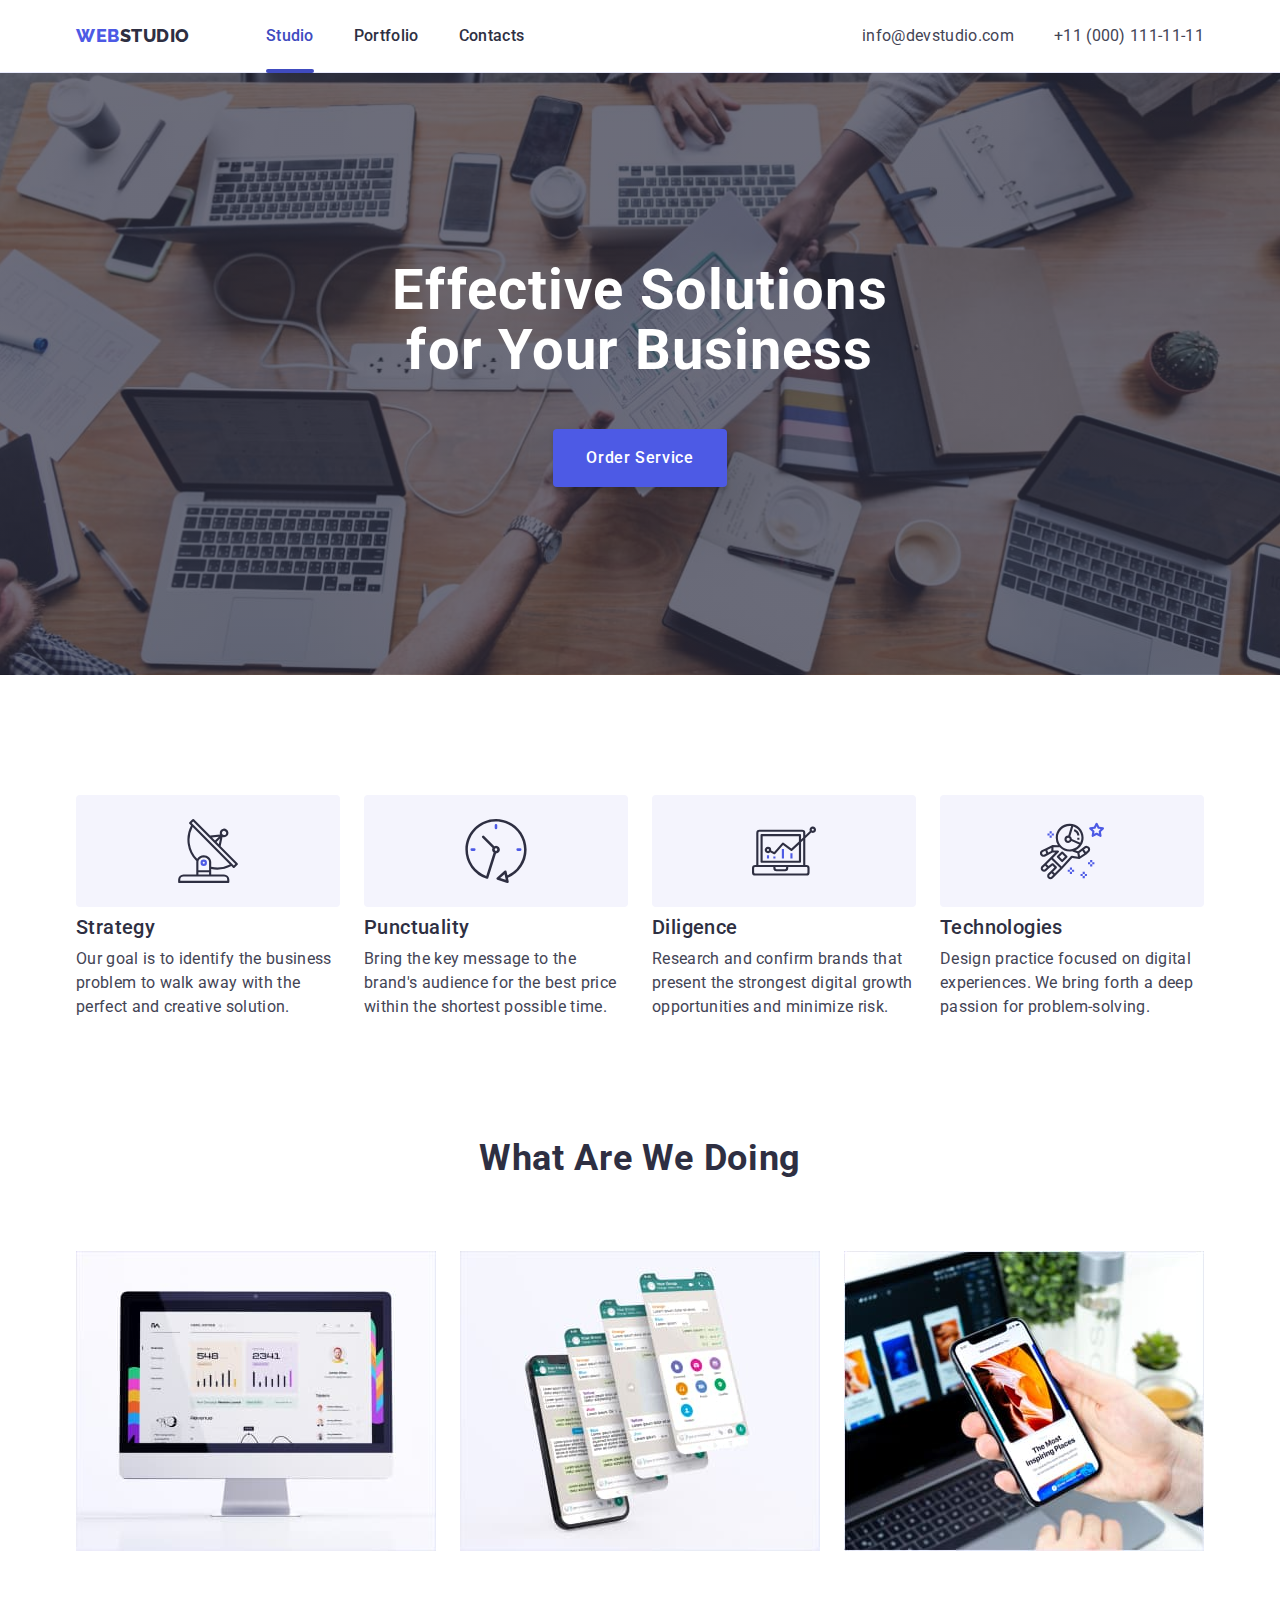
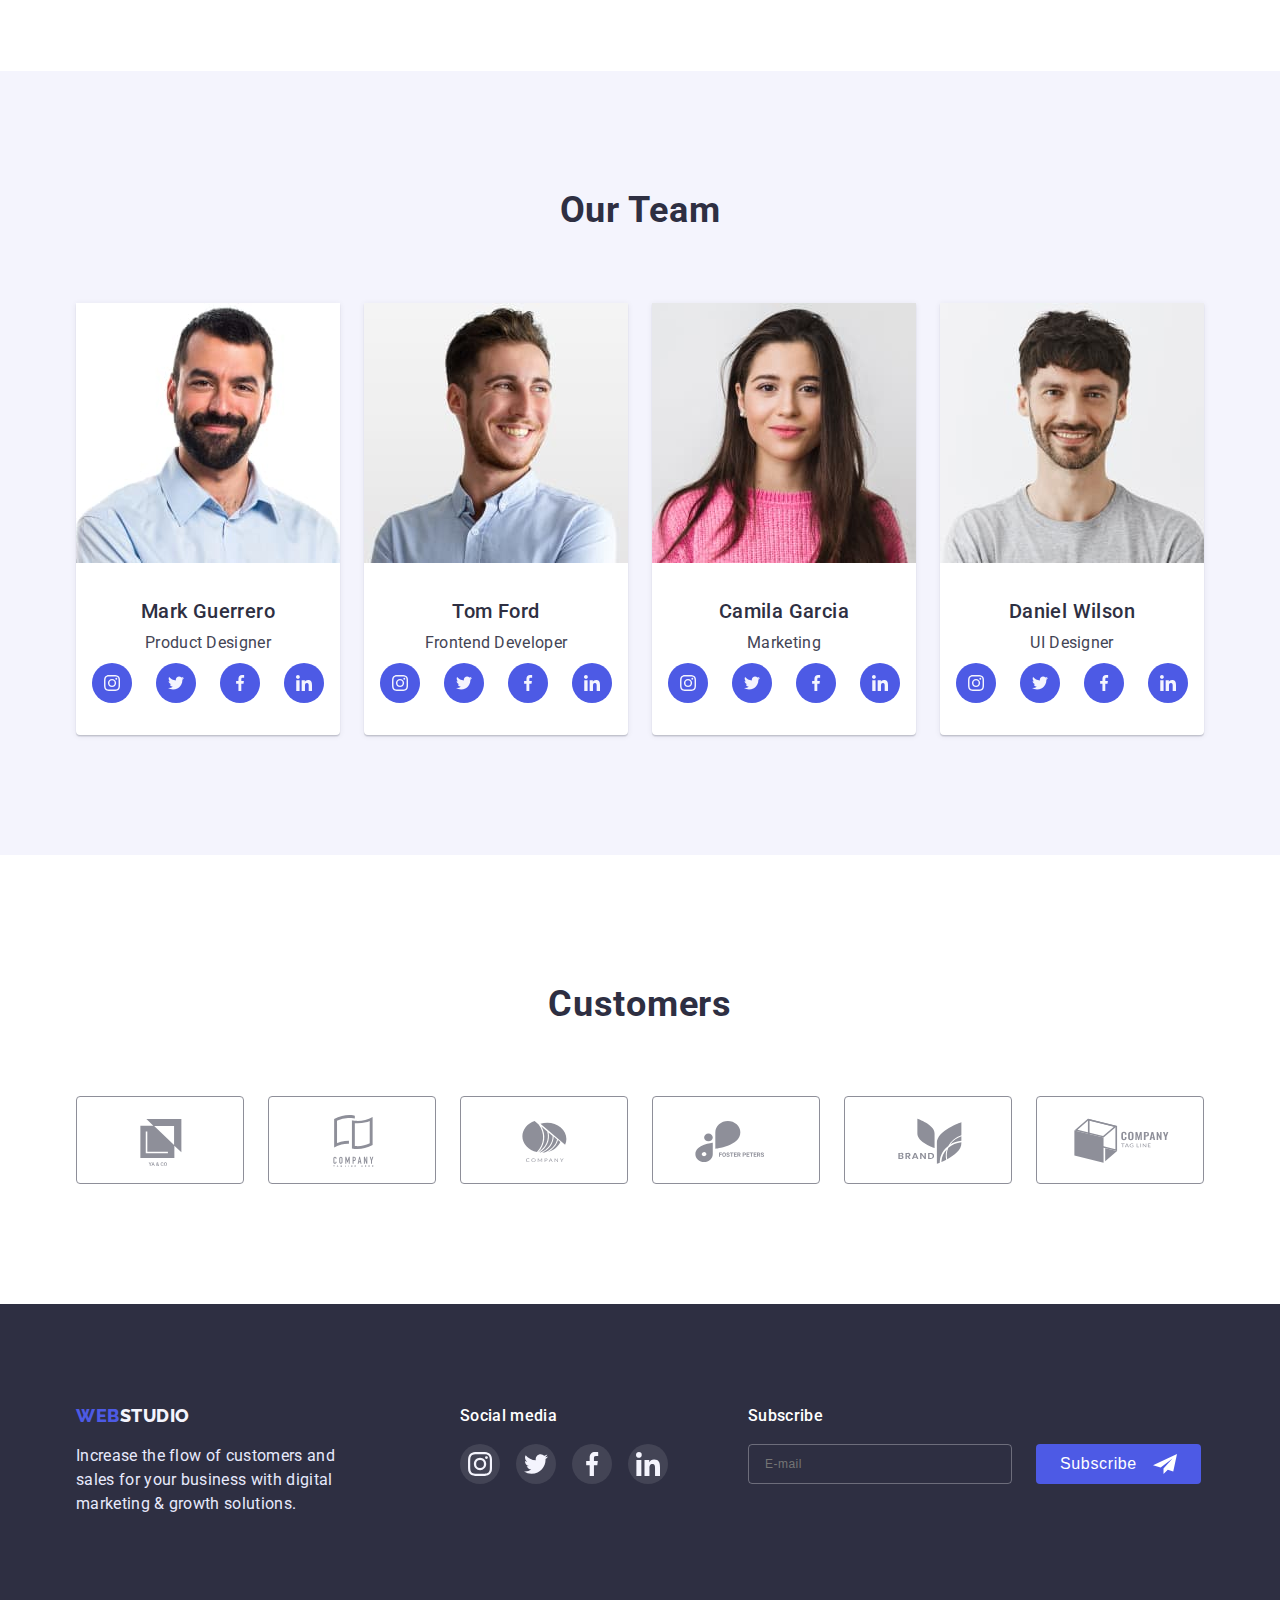
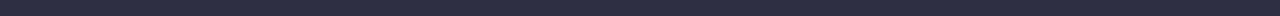
==== commit 7796ca53: "1.6.06 fixed bugs" ====
--- a/index.html
+++ b/index.html
@@ -4,7 +4,7 @@
     <meta charset="UTF-8" />
     <meta http-equiv="X-UA-Compatible" content="IE=edge" />
     <meta name="viewport" content="width=device-width, initial-scale=1.0" />
-    <title>Document</title>
+    <title>WebStudio</title>
     <link
       href="https://fonts.googleapis.com/css2?family=Raleway:wght@800&family=Roboto:wght@400;500;700;900&display=swap"
       rel="stylesheet"
@@ -417,23 +417,21 @@
           </ul>
         </div>
         <div class="subscribe">
+          <h3 class="footer-form-title">Subscribe</h3>
           <form action="#" class="footer-form">
-            <h3 class="footer-form-title">Subscribe</h3>
-            <div class="subscribe-form">
-              <input
-                type="email"
-                name="mail"
-                class="input-footer"
-                placeholder="E-mail"
-                required
-              />
-              <button class="footer-btn">
-                Subscribe
-                <svg class="subscribe-icon">
-                  <use href="./images/icons.svg#icon-frame"></use>
-                </svg>
-              </button>
-            </div>
+            <input
+              type="email"
+              name="mail"
+              class="input-footer"
+              placeholder="E-mail"
+              required
+            />
+            <button class="footer-btn">
+              Subscribe
+              <svg class="subscribe-icon">
+                <use href="./images/icons.svg#icon-frame"></use>
+              </svg>
+            </button>
           </form>
         </div>
       </div>
@@ -445,8 +443,8 @@
             <use href="./images/icons.svg#icon-close"></use>
           </svg>
         </button>
+        <p class="text-form">Leave your contacts and we will call you back</p>
         <form action="#" class="modal-form" autocomplete="off">
-          <p class="text-form">Leave your contacts and we will call you back</p>
           <label class="modal-label"
             >Name<input
               type="text"
@@ -491,7 +489,9 @@
           </label>
           <label class="modal-checkbox"
             ><input type="checkbox" name="checkbox" class="checkbox" />
-            <!-- <svg class="checkbox-icon"></svg> -->
+            <svg class="checkbox-icon">
+              <use href="./images/icons.svg#checkbox-icon"></use>
+            </svg>
             I accept the terms and conditions of the
             <a href="#" class="link-modal-form">Privacy Policy</a>
           </label>
--- a/css/style.css
+++ b/css/style.css
@@ -258,7 +258,7 @@
   margin-bottom: 16px;
 }
 
-.subscribe-form {
+.footer-form {
   display: flex;
   align-items: center;
   gap: 24px;
@@ -266,6 +266,7 @@
 
 .input-footer {
   width: 264px;
+  height: 40px;
   background-color: transparent;
   color: rgba(255, 255, 255, 0.6);
   font-size: 12px;
@@ -276,10 +277,6 @@
   padding-left: 16px;
   border: 1px solid rgba(255, 255, 255, 0.3);
   border-radius: 4px;
-}
-
-.input-footer:focus {
-  outline: ;
 }
 
 .footer-btn {
@@ -812,8 +809,8 @@
   border-radius: 4px;
   outline: none;
   padding-left: 38px;
-  padding-top: 8px;
-  padding-bottom: 8px;
+  padding-top: 12px;
+  padding-bottom: 12px;
   color: var(--dark);
   transition: color 250ms var(--time-transition),
     border 250ms var(--time-transition);
@@ -821,7 +818,6 @@
 
 .input-form:focus {
   border: 1px solid var(--color-primary);
-  color: var(--color-primary);
 }
 
 .input-icon {
@@ -829,7 +825,7 @@
   display: inline-block;
   width: 18px;
   height: 24px;
-  top: 21px;
+  top: 26px;
   left: 16px;
   fill: var(--dark);
   transition: fill 250ms var(--time-transition);
@@ -845,6 +841,7 @@
 
 .textarea {
   resize: none;
+  height: 120px;
   padding-left: 16px;
 }
 
@@ -857,10 +854,38 @@
   display: block;
   margin-bottom: 24px;
   margin-top: 16px;
+  padding-left: 24px;
   font-size: 12px;
   line-height: 1.33;
   letter-spacing: 0.04em;
   color: #757575;
+}
+
+.checkbox {
+  appearance: none;
+  position: absolute;
+}
+
+.checkbox-icon {
+  display: inline-block;
+  width: 16px;
+  height: 16px;
+  background-color: var(--white);
+  fill: var(--white);
+  position: absolute;
+  top: -1px;
+  left: 0px;
+  border: 1.25px solid var(--dark);
+  border-radius: 2px;
+  transition: fill 250ms var(--time-transition),
+    background-color 250ms var(--time-transition),
+    border 250ms var(--time-transition);
+}
+
+.checkbox:checked + .checkbox-icon {
+  background-color: var(--color-secondary);
+  fill: var(--white);
+  border: none;
 }
 
 .link-modal-form {
@@ -878,6 +903,7 @@
 .form-btn {
   font-family: inherit;
   color: var(--white);
+  height: 56px;
   font-weight: 500;
   font-size: 16px;
   line-height: 1.5;
